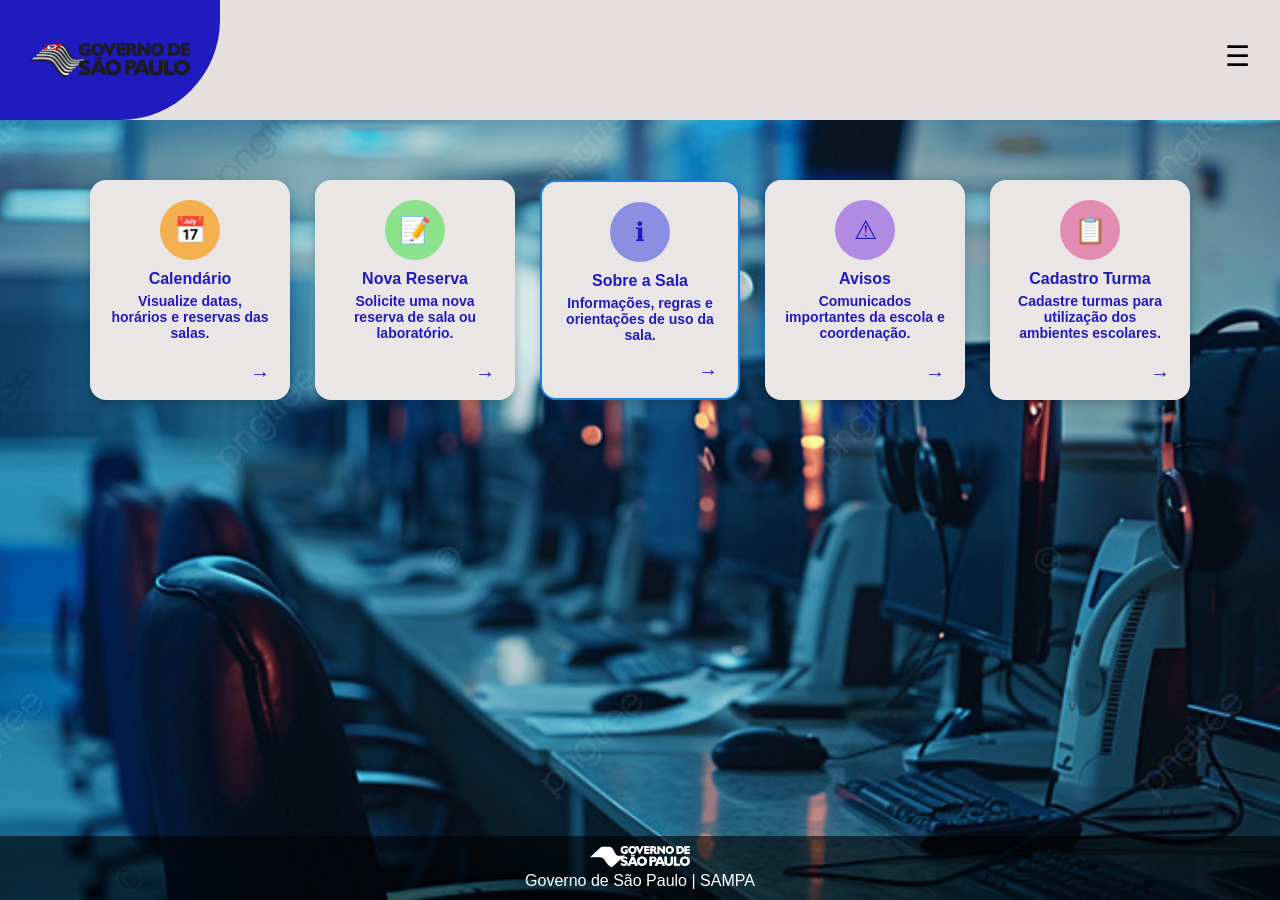
==== demo/src/main/resources/static/index.html @ b6e89a33 "Criado Back-End da Tela Formulário" ====
<!DOCTYPE html>
<html lang="pt-br">

<head>
  <meta charset="UTF-8">
  <meta name="viewport" content="width=device-width, initial-scale=1.0">
  <title>Reserva de Sala</title>
  <link rel="stylesheet" href="TelaPrincipal.css">
</head>

<body>

  <!-- CARROSSEL DE FUNDO -->
  <div class="background-slider">
    <img src="imagens/informatica.jpg" class="slide">
    <img src="imagens/informatica2.jpg" class="slide">
    <img src="imagens/informática-capa-1080x400.jpg" class="slide">
    <img src="imagens/treinar.jpg" class="slide">
  </div>

  <!-- TOPO -->
  <header class="topo">
    <div class="decor">
      <img src="imagens/São_Paulo_Government_Logo.svg.png" alt="Governo de São Paulo">
    </div>

    <div class="menu" onclick="toggleMenu()">☰</div>
  </header>

  <!-- MENU LATERAL -->
  <div id="menuLateral" class="menu-lateral">
    <a href="TelaFormulario.html">Nova reserva</a>
    <a href="TelaCalendario.html">Visualizar datas</a>
    <a href="TelaSobre.html">Sobre a Sala</a>
    <a href="TelaAviso.html">Avisos</a>
  </div>

  <!-- CONTEÚDO -->
  <main class="container">

    <a href="TelaCalendario.html" class="card">
      <div class="icon calendario">📅</div>
      <h3>Calendário</h3>
      <p>Visualize datas, horários e reservas das salas.</p>
      <span class="seta">→</span>
    </a>

    <a href="TelaFormulario.html" class="card">
      <div class="icon reserva">📝</div>
      <h3>Nova Reserva</h3>
      <p>Solicite uma nova reserva de sala ou laboratório.</p>
      <span class="seta">→</span>
    </a>

    <a href="TelaSobre.html" class="card destaque">
      <div class="icon info">ℹ</div>
      <h3>Sobre a Sala</h3>
      <p>Informações, regras e orientações de uso da sala.</p>
      <span class="seta">→</span>
    </a>

    <a href="TelaAviso.html" class="card">
      <div class="icon aviso">⚠</div>
      <h3>Avisos</h3>
      <p>Comunicados importantes da escola e coordenação.</p>
      <span class="seta">→</span>
    </a>

    <a href="TelaCadastro.html" class="card">
      <div class="icon cadastro">📋</div>
      <h3>Cadastro Turma</h3>
      <p>Cadastre turmas para utilização dos ambientes escolares.</p>
      <span class="seta">→</span>
    </a>

  </main>

  <!-- RODAPÉ -->
  <footer class="rodape">
    <img src="imagens/São_Paulo_Government_Logo.svg.png" class="logo-footer">
    <p>Governo de São Paulo | SAMPA</p>
  </footer>

  <!-- jQuery -->
  <script src="https://code.jquery.com/jquery-3.6.0.min.js"></script>

  <!-- SCRIPT -->
  <script>
    function toggleMenu() {
      const menu = document.getElementById("menuLateral");
      menu.style.right = (menu.style.right === "0px") ? "-300px" : "0px";
    }

    let index = 0;
    const slides = $(".slide");

    slides.hide().eq(0).show();

    function trocarSlide() {
      slides.eq(index).fadeOut(800);
      index = (index + 1) % slides.length;
      slides.eq(index).fadeIn(800);
    }

    setInterval(trocarSlide, 3000);
  </script>

</body>

</html>
---- demo/src/main/resources/static/TelaPrincipal.css ----
* {
  margin: 0;
  padding: 0;
  box-sizing: border-box;
  font-family: Arial, sans-serif;
}

/* FUNDO */
.background-slider {
  position: fixed;
  top: 0;
  left: 0;
  width: 100%;
  height: 100%;
  z-index: -1;
}

.slide {
  position: absolute;
  width: 100%;
  height: 100%;
  object-fit: cover;
}

/* TOPO */
.topo {
  position: relative;
  height: 120px;
  background-color: #e6dfdf;
}

/* CÍRCULO COM LOGO */
.decor {
  position: absolute;
  width: 220px;
  height: 120px;
  background: #1f1bbf;
  border-bottom-right-radius: 100px;
  display: flex;
  align-items: center;
  justify-content: center;
}

.decor img {
  width: 160px;
}

/* MENU */
.menu {
  position: absolute;
  right: 30px;
  top: 40px;
  font-size: 28px;
  cursor: pointer;
}

/* MENU LATERAL */
.menu-lateral {
  position: fixed;
  top: 0;
  right: -300px;
  width: 260px;
  height: 100%;
  background-color: #e6e6e6;
  box-shadow: -3px 0 10px rgba(0, 0, 0, 0.3);
  padding-top: 100px;
  transition: 0.3s;
  display: flex;
  flex-direction: column;
}

.menu-lateral a {
  padding: 20px;
  text-decoration: none;
  color: black;
  font-size: 18px;
}

.menu-lateral a:hover {
  background-color: #d0d0d0;
}

/* CONTAINER */
.container {
  display: flex;
  justify-content: center;
  gap: 25px;
  margin-top: 60px;
  flex-wrap: wrap;
}

/* CARD NOVO */
.card {
  width: 200px;
  height: 220px;
  background: #eae6e6;
  border-radius: 16px;
  text-align: center;
  padding: 20px;
  text-decoration: none;
  color: #1f1bbf;
  box-shadow: 0 4px 10px rgba(0, 0, 0, 0.2);
  transition: 0.3s;
  position: relative;
}

.card:hover {
  transform: translateY(-8px);
}

/* CARD DESTACADO (igual da imagem) */
.destaque {
  border: 2px solid #1f7edb;
}

/* ÍCONES */
.icon {
  width: 70px;
  height: 70px;
  margin: 0 auto 10px;
  border-radius: 50%;
  display: flex;
  align-items: center;
  justify-content: center;
  font-size: 30px;
}

/* CORES */
.calendario {
  background: #f4b04f;
}

.reserva {
  background: #8be28b;
}

.info {
  background: #8b8fe2;
}

.aviso {
  background: #b18be2;
}

.cadastro {
  background: #e28bb3;
}

/* TÍTULO */
.card h3 {
  font-size: 16px;
  margin: 10px 0 5px;
}

/* DESCRIÇÃO */
.card p {
  font-size: 12px;
  color: #333;
}

/* SETA */
.seta {
  position: absolute;
  bottom: 15px;
  right: 20px;
  font-size: 20px;
}

/* ÍCONES */
.icon {
  width: 60px;
  height: 60px;
  margin: 0 auto 10px;
  border-radius: 50%;
  display: flex;
  align-items: center;
  justify-content: center;
  font-size: 26px;
}

.calendario {
  background: #f4b04f;
}

.reserva {
  background: #8be28b;
}

.info {
  background: #8b8fe2;
}

.aviso {
  background: #b18be2;
}

.cadastro {
  background: #e28bb3;
}

/* TEXTO */
.card p {
  color: #1f1bbf;
  font-weight: bold;
  font-size: 14px;
}

/* RODAPÉ */
.rodape {
  background: rgba(0, 0, 0, 0.6);
  color: white;
  text-align: center;
  padding: 10px;
  position: fixed;
  bottom: 0;
  width: 100%;
}

.logo-footer {
  width: 100px;
  display: block;
  margin: 0 auto 5px;
  filter: brightness(0) invert(1);
}
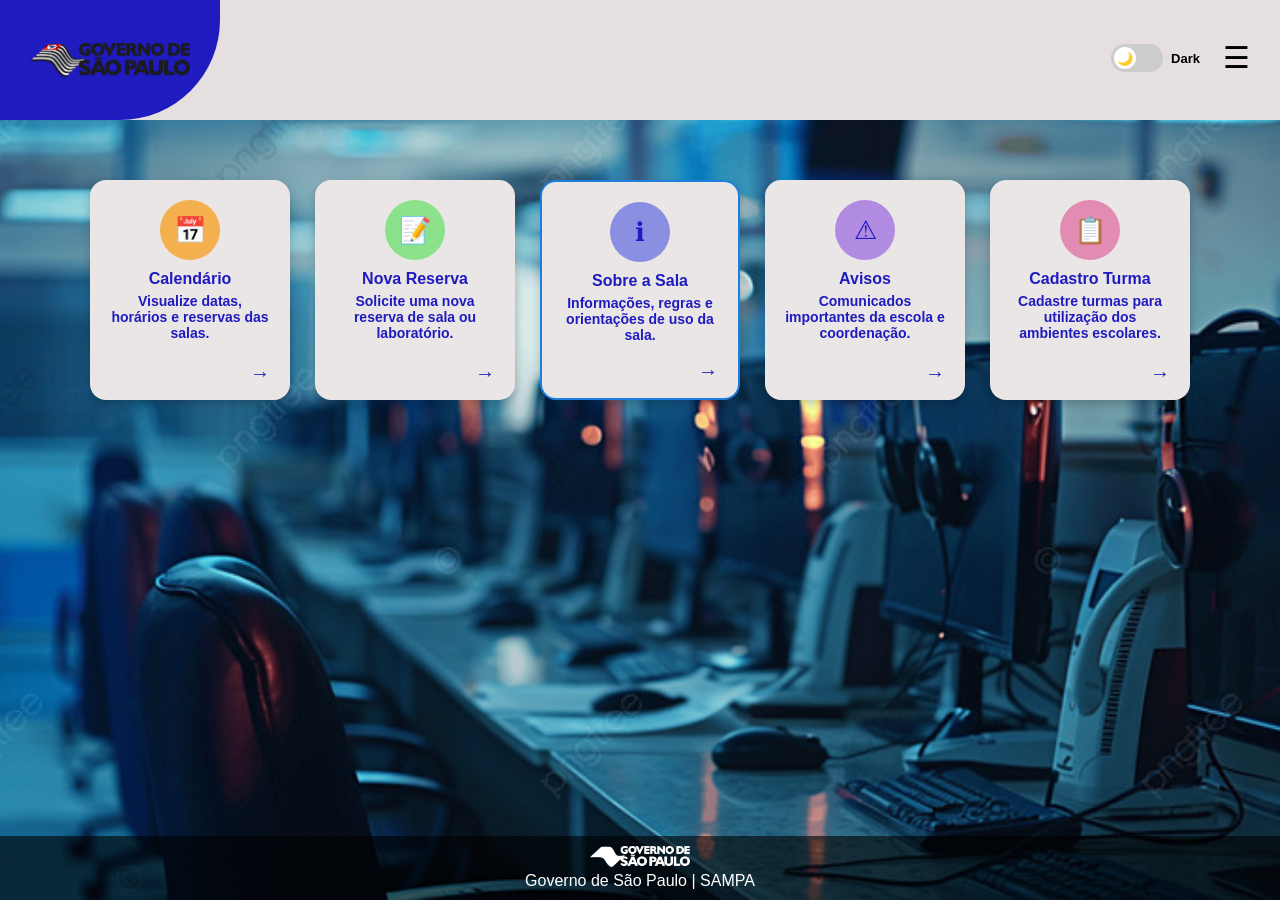
==== commit 9ad40a62: "Criado TelaCalendario pela Polyana" ====
--- a/demo/src/main/resources/static/index.html
+++ b/demo/src/main/resources/static/index.html
@@ -4,7 +4,7 @@
 <head>
   <meta charset="UTF-8">
   <meta name="viewport" content="width=device-width, initial-scale=1.0">
-  <title>Reserva de Sala</title>
+  <title>Menu Principal</title>
   <link rel="stylesheet" href="TelaPrincipal.css">
 </head>
 
@@ -23,6 +23,15 @@
     <div class="decor">
       <img src="imagens/São_Paulo_Government_Logo.svg.png" alt="Governo de São Paulo">
     </div>
+
+    <!-- TOGGLE DARK MODE -->
+    <label class="dark-toggle" title="Alternar modo escuro">
+      <input type="checkbox" id="darkToggle">
+      <div class="toggle-track">
+        <div class="toggle-knob" id="toggleIcon">🌙</div>
+      </div>
+      <span class="toggle-label" id="toggleLabel">Dark</span>
+    </label>
 
     <div class="menu" onclick="toggleMenu()">☰</div>
   </header>
@@ -81,19 +90,25 @@
     <p>Governo de São Paulo | SAMPA</p>
   </footer>
 
-  <!-- jQuery -->
   <script src="https://code.jquery.com/jquery-3.6.0.min.js"></script>
 
   <!-- SCRIPT -->
   <script>
+    // ===== MENU LATERAL (CORRIGIDO) =====
     function toggleMenu() {
       const menu = document.getElementById("menuLateral");
-      menu.style.right = (menu.style.right === "0px") ? "-300px" : "0px";
+      // O toggle adiciona a classe "ativo" se não tiver, e remove se tiver
+      menu.classList.toggle("ativo");
     }
 
+    // Fecha o menu se clicar em qualquer link lá dentro
+    $(".menu-lateral a").click(function () {
+      $("#menuLateral").removeClass("ativo");
+    });
+
+    // ===== CARROSSEL =====
     let index = 0;
     const slides = $(".slide");
-
     slides.hide().eq(0).show();
 
     function trocarSlide() {
@@ -101,8 +116,33 @@
       index = (index + 1) % slides.length;
       slides.eq(index).fadeIn(800);
     }
+    setInterval(trocarSlide, 3000);
 
-    setInterval(trocarSlide, 3000);
+    // ===== DARK MODE =====
+    const toggle = document.getElementById("darkToggle");
+    const icon = document.getElementById("toggleIcon");
+    const label = document.getElementById("toggleLabel");
+
+    if (localStorage.getItem("tema") === "dark") {
+      document.documentElement.setAttribute("data-theme", "dark");
+      toggle.checked = true;
+      icon.textContent = "☀️";
+      label.textContent = "Light";
+    }
+
+    toggle.addEventListener("change", () => {
+      if (toggle.checked) {
+        document.documentElement.setAttribute("data-theme", "dark");
+        localStorage.setItem("tema", "dark");
+        icon.textContent = "☀️";
+        label.textContent = "Light";
+      } else {
+        document.documentElement.removeAttribute("data-theme");
+        localStorage.setItem("tema", "light");
+        icon.textContent = "🌙";
+        label.textContent = "Dark";
+      }
+    });
   </script>
 
 </body>
--- a/demo/src/main/resources/static/TelaPrincipal.css
+++ b/demo/src/main/resources/static/TelaPrincipal.css
@@ -1,11 +1,46 @@
+/* ==================== VARIÁVEIS DE TEMA ==================== */
+:root {
+  --bg-topo: #e6dfdf;
+  --bg-menu-lateral: #e6e6e6;
+  --bg-menu-hover: #d0d0d0;
+  --bg-card: #eae6e6;
+  --text-menu: black;
+  --text-card-title: #1f1bbf;
+  --text-card-p: #1f1bbf;
+  --rodape-bg: rgba(0, 0, 0, 0.6);
+  --seta-color: #1f1bbf;
+  --menu-icon-color: #000;
+  --toggle-bg: #ccc;
+  --toggle-knob: #fff;
+  --toggle-icon: "🌙";
+}
+
+[data-theme="dark"] {
+  --bg-topo: #1a1a2e;
+  --bg-menu-lateral: #16213e;
+  --bg-menu-hover: #0f3460;
+  --bg-card: rgba(22, 33, 62, 0.92);
+  --text-menu: #e0e0e0;
+  --text-card-title: #7eb8f7;
+  --text-card-p: #a0c4ff;
+  --rodape-bg: rgba(0, 0, 0, 0.85);
+  --seta-color: #7eb8f7;
+  --menu-icon-color: #e0e0e0;
+  --toggle-bg: #7eb8f7;
+  --toggle-knob: #1a1a2e;
+  --toggle-icon: "☀️";
+}
+
+/* ==================== RESET ==================== */
 * {
   margin: 0;
   padding: 0;
   box-sizing: border-box;
   font-family: Arial, sans-serif;
-}
-
-/* FUNDO */
+  transition: background-color 0.3s, color 0.3s, border-color 0.3s;
+}
+
+/* ==================== FUNDO ==================== */
 .background-slider {
   position: fixed;
   top: 0;
@@ -22,11 +57,15 @@
   object-fit: cover;
 }
 
-/* TOPO */
+[data-theme="dark"] .slide {
+  filter: brightness(0.35) saturate(0.6);
+}
+
+/* ==================== TOPO ==================== */
 .topo {
   position: relative;
   height: 120px;
-  background-color: #e6dfdf;
+  background-color: var(--bg-topo);
 }
 
 /* CÍRCULO COM LOGO */
@@ -41,66 +80,134 @@
   justify-content: center;
 }
 
+[data-theme="dark"] .decor {
+  background: #0f3460;
+}
+
 .decor img {
   width: 160px;
 }
 
-/* MENU */
+/* MENU HAMBURGUER */
 .menu {
   position: absolute;
   right: 30px;
   top: 40px;
   font-size: 28px;
   cursor: pointer;
-}
-
-/* MENU LATERAL */
+  color: var(--menu-icon-color);
+}
+
+/* ==================== TOGGLE DARK MODE ==================== */
+.dark-toggle {
+  position: absolute;
+  right: 80px;
+  top: 44px;
+  display: flex;
+  align-items: center;
+  gap: 8px;
+  cursor: pointer;
+  z-index: 10;
+}
+
+.dark-toggle input {
+  display: none;
+}
+
+.toggle-track {
+  width: 52px;
+  height: 28px;
+  background: var(--toggle-bg);
+  border-radius: 50px;
+  position: relative;
+  transition: background 0.3s;
+}
+
+.toggle-knob {
+  position: absolute;
+  top: 3px;
+  left: 3px;
+  width: 22px;
+  height: 22px;
+  background: var(--toggle-knob);
+  border-radius: 50%;
+  transition: transform 0.3s;
+  display: flex;
+  align-items: center;
+  justify-content: center;
+  font-size: 13px;
+}
+
+.dark-toggle input:checked+.toggle-track .toggle-knob {
+  transform: translateX(24px);
+}
+
+.toggle-label {
+  font-size: 13px;
+  font-weight: bold;
+  color: var(--menu-icon-color);
+  user-select: none;
+}
+
+/* ==================== MENU LATERAL ==================== */
 .menu-lateral {
   position: fixed;
   top: 0;
   right: -300px;
-  width: 260px;
+  /* Começa escondido */
+  width: 300px;
   height: 100%;
-  background-color: #e6e6e6;
-  box-shadow: -3px 0 10px rgba(0, 0, 0, 0.3);
-  padding-top: 100px;
-  transition: 0.3s;
+  background-color: #1a1a1a;
+  transition: right 0.4s ease;
+  /* Efeito de deslizar */
+  z-index: 1000;
+  padding-top: 60px;
   display: flex;
   flex-direction: column;
 }
 
+.menu-lateral.ativo {
+  right: 0;
+  /* Aparece na tela */
+}
+
 .menu-lateral a {
-  padding: 20px;
+  padding: 15px 25px;
   text-decoration: none;
-  color: black;
+  color: white;
   font-size: 18px;
-}
-
-.menu-lateral a:hover {
-  background-color: #d0d0d0;
-}
-
-/* CONTAINER */
+  border-bottom: 1px solid #333;
+}
+
+.menu {
+  cursor: pointer;
+  font-size: 30px;
+  z-index: 1001;
+  /* Fica acima do menu */
+}
+
+/* ==================== CONTAINER ==================== */
 .container {
   display: flex;
   justify-content: center;
   gap: 25px;
   margin-top: 60px;
   flex-wrap: wrap;
-}
-
-/* CARD NOVO */
+  padding-bottom: 80px;
+}
+
+/* ==================== CARD ==================== */
 .card {
   width: 200px;
   height: 220px;
-  background: #eae6e6;
+  background: var(--bg-card);
   border-radius: 16px;
   text-align: center;
   padding: 20px;
   text-decoration: none;
-  color: #1f1bbf;
+  color: var(--text-card-title);
   box-shadow: 0 4px 10px rgba(0, 0, 0, 0.2);
-  transition: 0.3s;
+  transition: transform 0.3s, background-color 0.3s, color 0.3s;
   position: relative;
 }
 
@@ -108,65 +215,21 @@
   transform: translateY(-8px);
 }
 
-/* CARD DESTACADO (igual da imagem) */
+[data-theme="dark"] .card {
+  box-shadow: 0 4px 18px rgba(0, 0, 0, 0.5);
+  border: 1px solid rgba(126, 184, 247, 0.15);
+}
+
+/* DESTAQUE */
 .destaque {
   border: 2px solid #1f7edb;
 }
 
-/* ÍCONES */
-.icon {
-  width: 70px;
-  height: 70px;
-  margin: 0 auto 10px;
-  border-radius: 50%;
-  display: flex;
-  align-items: center;
-  justify-content: center;
-  font-size: 30px;
-}
-
-/* CORES */
-.calendario {
-  background: #f4b04f;
-}
-
-.reserva {
-  background: #8be28b;
-}
-
-.info {
-  background: #8b8fe2;
-}
-
-.aviso {
-  background: #b18be2;
-}
-
-.cadastro {
-  background: #e28bb3;
-}
-
-/* TÍTULO */
-.card h3 {
-  font-size: 16px;
-  margin: 10px 0 5px;
-}
-
-/* DESCRIÇÃO */
-.card p {
-  font-size: 12px;
-  color: #333;
-}
-
-/* SETA */
-.seta {
-  position: absolute;
-  bottom: 15px;
-  right: 20px;
-  font-size: 20px;
-}
-
-/* ÍCONES */
+[data-theme="dark"] .destaque {
+  border: 2px solid #7eb8f7;
+}
+
+/* ==================== ÍCONES ==================== */
 .icon {
   width: 60px;
   height: 60px;
@@ -198,16 +261,50 @@
   background: #e28bb3;
 }
 
-/* TEXTO */
+[data-theme="dark"] .calendario {
+  background: #a87530;
+}
+
+[data-theme="dark"] .reserva {
+  background: #4a9e4a;
+}
+
+[data-theme="dark"] .info {
+  background: #5a5ea8;
+}
+
+[data-theme="dark"] .aviso {
+  background: #7a5ea8;
+}
+
+[data-theme="dark"] .cadastro {
+  background: #a85a80;
+}
+
+/* ==================== TEXTOS DO CARD ==================== */
+.card h3 {
+  font-size: 16px;
+  margin: 10px 0 5px;
+  color: var(--text-card-title);
+}
+
 .card p {
-  color: #1f1bbf;
+  color: var(--text-card-p);
   font-weight: bold;
   font-size: 14px;
 }
 
-/* RODAPÉ */
+.seta {
+  position: absolute;
+  bottom: 15px;
+  right: 20px;
+  font-size: 20px;
+  color: var(--seta-color);
+}
+
+/* ==================== RODAPÉ ==================== */
 .rodape {
-  background: rgba(0, 0, 0, 0.6);
+  background: var(--rodape-bg);
   color: white;
   text-align: center;
   padding: 10px;
@@ -221,4 +318,41 @@
   display: block;
   margin: 0 auto 5px;
   filter: brightness(0) invert(1);
+}
+
+/* Estilo do Botão Voltar */
+.btn-voltar-topo {
+  display: flex;
+  align-items: center;
+  gap: 8px;
+  padding: 8px 15px;
+  background-color: rgba(255, 255, 255, 0.2);
+  color: white;
+  text-decoration: none;
+  border-radius: 5px;
+  font-weight: bold;
+  font-size: 14px;
+  transition: 0.3s;
+  border: 1px solid rgba(255, 255, 255, 0.3);
+  margin-left: 20px;
+}
+
+.btn-voltar-topo:hover {
+  background-color: rgba(255, 255, 255, 0.4);
+  transform: translateX(-3px);
+}
+
+/* Ajuste para o Modo Escuro */
+[data-theme="dark"] .btn-voltar-topo {
+  background-color: #333;
+  color: #fff;
+  border-color: #555;
+}
+
+/* Ajuste Responsivo (opcional) */
+@media (max-width: 600px) {
+  .btn-voltar-topo span {
+    display: none;
+    /* Esconde o texto "Voltar" em telas muito pequenas, deixa só a seta */
+  }
 }
